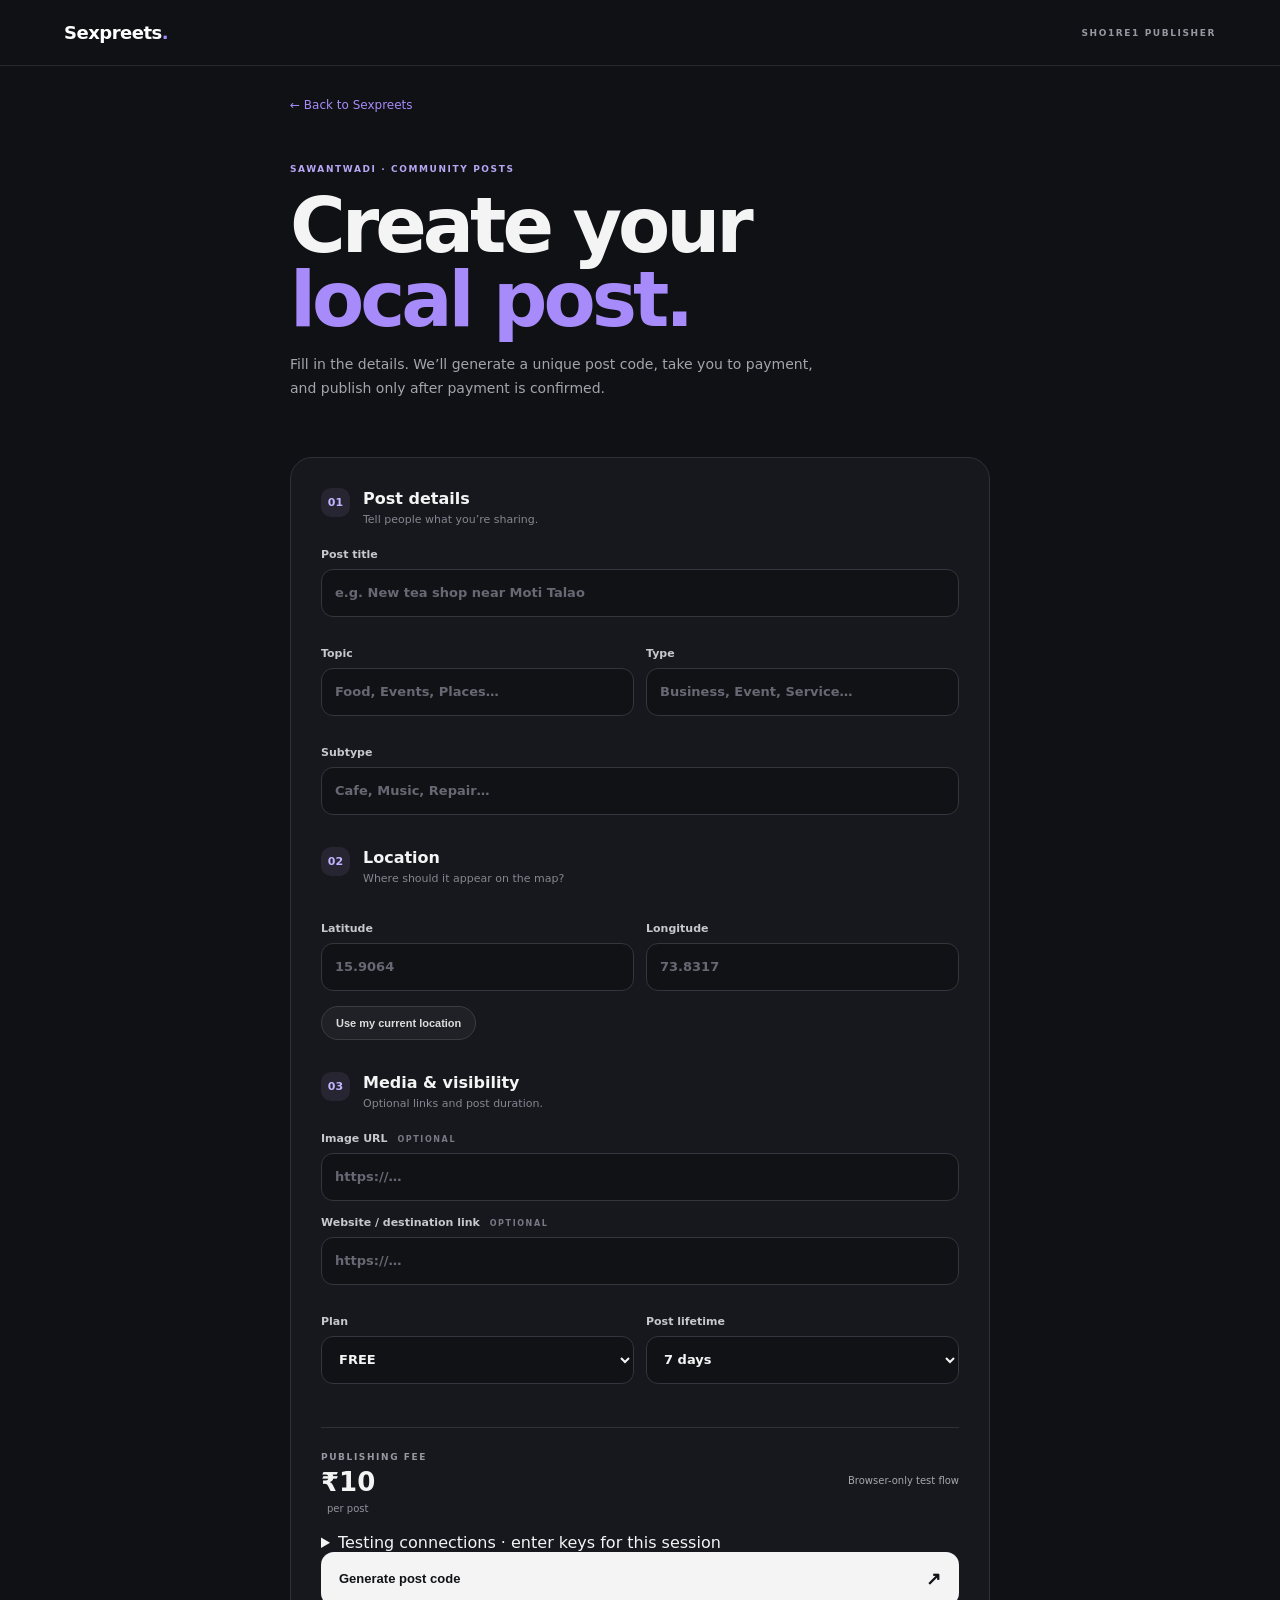
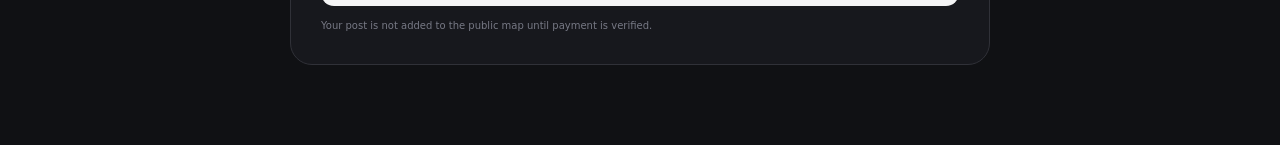
==== post.html @ 52674d61 "Switch post form to browser-only credentials" ====
<!doctype html>
<html lang="en">
<head>
  <meta charset="utf-8">
  <meta name="viewport" content="width=device-width, initial-scale=1, viewport-fit=cover">
  <meta name="theme-color" content="#101114">
  <title>Create a Sho1re1 post · Sexpreets</title>
  <link rel="stylesheet" href="post.css">
</head>
<body>
  <header class="topbar"><a class="brand" href="./">Sexpreets<span>.</span></a><span class="top-note">SHO1RE1 PUBLISHER</span></header>
  <main class="shell">
    <a class="back" href="./">← Back to Sexpreets</a>
    <section class="hero">
      <p class="eyebrow">SAWANTWADI · COMMUNITY POSTS</p>
      <h1>Create your<br><span>local post.</span></h1>
      <p class="sub">Fill in the details. We’ll generate a unique post code, take you to payment, and publish only after payment is confirmed.</p>
    </section>
    <form id="post-form" class="form-card">
      <div class="section-title"><span>01</span><div><h2>Post details</h2><p>Tell people what you’re sharing.</p></div></div>
      <label>Post title<input name="title" maxlength="100" placeholder="e.g. New tea shop near Moti Talao" required></label>
      <div class="two-col">
        <label>Topic<input name="topic" maxlength="60" placeholder="Food, Events, Places…" required></label>
        <label>Type<input name="type" maxlength="60" placeholder="Business, Event, Service…" required></label>
      </div>
      <label>Subtype<input name="subtype" maxlength="60" placeholder="Cafe, Music, Repair…" required></label>
      <div class="section-title second"><span>02</span><div><h2>Location</h2><p>Where should it appear on the map?</p></div></div>
      <div class="two-col coordinates">
        <label>Latitude<input name="lat" type="number" step="any" inputmode="decimal" placeholder="15.9064" required></label>
        <label>Longitude<input name="lng" type="number" step="any" inputmode="decimal" placeholder="73.8317" required></label>
      </div>
      <button type="button" id="locate" class="quiet-button">Use my current location</button>
      <div class="section-title second"><span>03</span><div><h2>Media & visibility</h2><p>Optional links and post duration.</p></div></div>
      <label>Image URL <span class="optional">OPTIONAL</span><input name="image" type="url" placeholder="https://…"></label>
      <label>Website / destination link <span class="optional">OPTIONAL</span><input name="link" type="url" placeholder="https://…"></label>
      <div class="two-col">
        <label>Plan<select name="plan"><option value="FREE">FREE</option><option value="PRO">PRO</option><option value="PREMIUM">PREMIUM</option></select></label>
        <label>Post lifetime<select name="plan2"><option value="7D">7 days</option><option value="14D">14 days</option><option value="30D">30 days</option></select></label>
      </div>
      <div class="price-row"><div><span class="price-label">PUBLISHING FEE</span><strong>₹10</strong><small>per post</small></div><span class="secure-note">Browser-only test flow</span></div>
      <details class="credentials">
        <summary>Testing connections · enter keys for this session</summary>
        <p>These are used only in this browser tab and are not saved by this page.</p>
        <label>FamGateway API key<input id="fam-key" type="password" autocomplete="off" placeholder="Paste FamGateway API key" required></label>
        <label>GitHub personal access token<input id="github-token" type="password" autocomplete="off" placeholder="Token with repo / Actions permission" required></label>
      </details>
      <button class="submit-button" id="submit-button" type="submit">Generate post code <span>↗</span></button>
      <p class="fine-print">Your post is not added to the public map until payment is verified.</p>
    </form>
    <section id="payment-panel" class="payment-panel" hidden aria-live="polite">
      <div class="section-title"><span>04</span><div><h2>Post code generated</h2><p>Keep this code for your reference.</p></div></div>
      <div class="code-box"><span id="post-code">SHO-XXXXXXXXXX</span><button id="copy-code" type="button">Copy</button></div>
      <p id="payment-message" class="payment-message">Your post is waiting for payment.</p>
      <img id="qr-image" class="qr-image" alt="Payment QR code" hidden>
      <a id="checkout-button" class="submit-button checkout-button" href="#" target="_blank" rel="noopener" hidden>Open secure payment <span>↗</span></a>
      <button id="test-pay-button" class="submit-button test-button" type="button" hidden>Simulate ₹10 test payment</button>
      <p id="publish-status" class="fine-print"></p>
    </section>
  </main>
  <script src="post.js" defer></script>
</body>
</html>
---- post.css ----
*{box-sizing:border-box}html{color-scheme:dark}body{margin:0;background:#101114;color:#f4f4f5;font-family:Inter,ui-sans-serif,system-ui,-apple-system,BlinkMacSystemFont,"Segoe UI",sans-serif;min-height:100vh}.topbar{height:66px;padding:0 clamp(18px,5vw,70px);display:flex;align-items:center;justify-content:space-between;border-bottom:1px solid #292a30}.brand{font-size:18px;font-weight:800;letter-spacing:-.5px;color:#fff;text-decoration:none}.brand span{color:#a78bfa}.top-note,.eyebrow,.price-label,.optional{font-size:9px;letter-spacing:1.6px;color:#9697a1;font-weight:800}.shell{width:min(700px,90vw);margin:0 auto;padding:28px 0 80px}.back{color:#a78bfa;text-decoration:none;font-size:12px}.hero{padding:42px 0 28px}.eyebrow{color:#b6a6f4}.hero h1{font-size:clamp(44px,10vw,76px);line-height:.98;letter-spacing:-4px;margin:15px 0}.hero h1 span{color:#a78bfa}.sub{max-width:540px;color:#a4a4ad;line-height:1.7;font-size:14px}.form-card,.payment-panel{border:1px solid #303138;background:#17181d;border-radius:22px;padding:clamp(18px,4vw,30px);margin-top:14px}.section-title{display:flex;gap:13px;align-items:flex-start;margin-bottom:22px}.section-title>span{width:29px;height:29px;display:grid;place-items:center;border-radius:10px;background:#282532;color:#c2b5ff;font-size:11px;font-weight:800}.section-title h2{font-size:16px;margin:1px 0 5px}.section-title p{font-size:11px;color:#858691;margin:0}label{display:block;font-size:11px;color:#c7c7ce;font-weight:700;margin:15px 0}.section-title.second{margin-top:32px}input,select{display:block;width:100%;margin-top:8px;height:48px;padding:0 13px;border:1px solid #34353e;border-radius:12px;background:#111216;color:#f4f4f5;font:inherit;font-size:13px;outline:none}input:focus,select:focus{border-color:#a78bfa;box-shadow:0 0 0 3px #a78bfa20}input::placeholder{color:#666873}.two-col{display:grid;grid-template-columns:1fr 1fr;gap:12px}.optional{font-size:8px;margin-left:6px;color:#777985}.quiet-button{border:1px solid #3a3b44;background:#202127;color:#ddd;border-radius:999px;padding:10px 14px;font-size:11px;font-weight:700;cursor:pointer}.price-row{margin-top:28px;padding:17px 0;border-top:1px solid #303138;display:flex;align-items:center;justify-content:space-between}.price-row strong{display:block;font-size:26px;margin-top:3px}.price-row small{font-size:10px;color:#92939d;margin-left:6px}.secure-note{font-size:10px;color:#a6a6af}.submit-button{display:flex;align-items:center;justify-content:space-between;width:100%;border:0;border-radius:13px;background:#f4f4f5;color:#111216;padding:16px 18px;font-size:13px;font-weight:850;text-decoration:none;cursor:pointer}.submit-button span{font-size:18px}.submit-button:disabled{opacity:.5;cursor:wait}.fine-print{font-size:10px;line-height:1.6;color:#777985;margin:12px 0 0}.payment-panel{margin-top:18px}.code-box{display:flex;align-items:center;justify-content:space-between;padding:15px;background:#101114;border:1px dashed #55515f;border-radius:12px;gap:12px}.code-box span{font-size:15px;font-weight:850;letter-spacing:1px}.code-box button{border:0;background:#2c2a35;color:#ddd;border-radius:8px;padding:9px 12px;font-size:10px;font-weight:800}.payment-message{color:#c8c8d0;font-size:12px;line-height:1.6;margin:16px 0}.qr-image{width:190px;height:190px;object-fit:contain;background:#fff;border-radius:12px;padding:8px;margin:0 auto 16px}.checkout-button{margin-top:10px}.test-button{margin-top:10px;background:#a78bfa;color:#17131f}.payment-panel[hidden],[hidden]{display:none!important}@media(max-width:520px){.two-col{grid-template-columns:1fr;gap:0}.hero{padding-top:34px}.hero h1{letter-spacing:-2.5px}.price-row{align-items:flex-end}.secure-note{max-width:120px;text-align:right;line-height:1.5}}
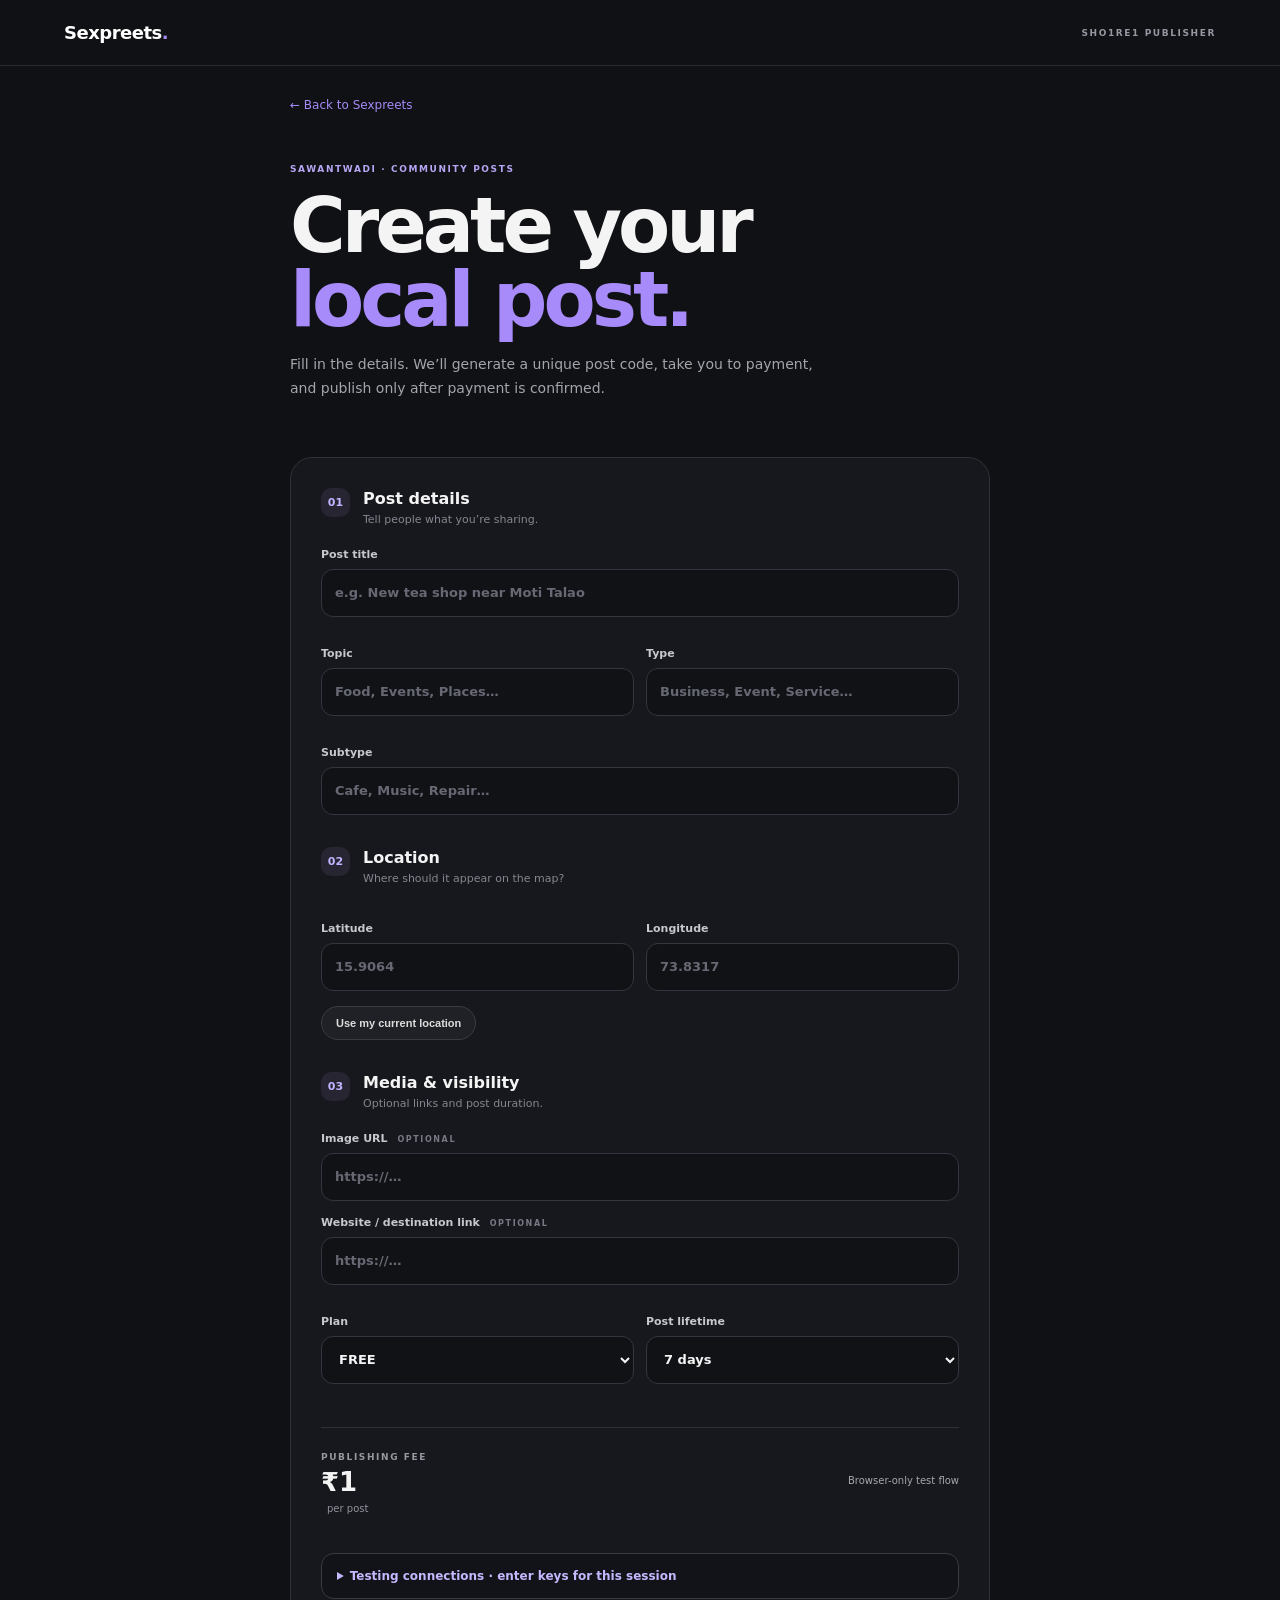
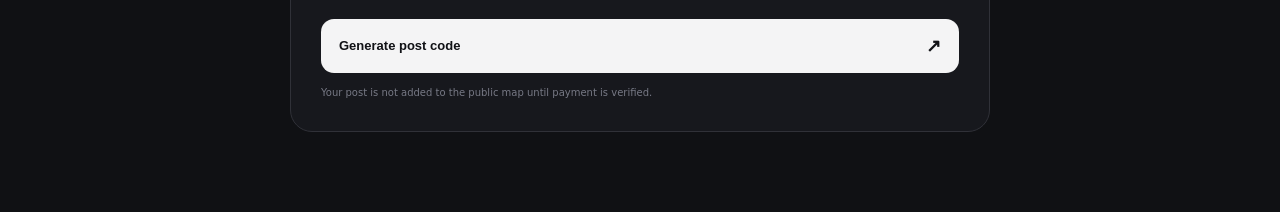
==== commit 097708d8: "Display ₹1 publishing fee" ====
--- a/post.html
+++ b/post.html
@@ -37,7 +37,7 @@
         <label>Plan<select name="plan"><option value="FREE">FREE</option><option value="PRO">PRO</option><option value="PREMIUM">PREMIUM</option></select></label>
         <label>Post lifetime<select name="plan2"><option value="7D">7 days</option><option value="14D">14 days</option><option value="30D">30 days</option></select></label>
       </div>
-      <div class="price-row"><div><span class="price-label">PUBLISHING FEE</span><strong>₹10</strong><small>per post</small></div><span class="secure-note">Browser-only test flow</span></div>
+      <div class="price-row"><div><span class="price-label">PUBLISHING FEE</span><strong>₹1</strong><small>per post</small></div><span class="secure-note">Browser-only test flow</span></div>
       <details class="credentials">
         <summary>Testing connections · enter keys for this session</summary>
         <p>These are used only in this browser tab and are not saved by this page.</p>
@@ -53,7 +53,7 @@
       <p id="payment-message" class="payment-message">Your post is waiting for payment.</p>
       <img id="qr-image" class="qr-image" alt="Payment QR code" hidden>
       <a id="checkout-button" class="submit-button checkout-button" href="#" target="_blank" rel="noopener" hidden>Open secure payment <span>↗</span></a>
-      <button id="test-pay-button" class="submit-button test-button" type="button" hidden>Simulate ₹10 test payment</button>
+      <button id="test-pay-button" class="submit-button test-button" type="button" hidden>Simulate ₹1 test payment</button>
       <p id="publish-status" class="fine-print"></p>
     </section>
   </main>
--- a/post.css
+++ b/post.css
@@ -1 +1,2 @@
-*{box-sizing:border-box}html{color-scheme:dark}body{margin:0;background:#101114;color:#f4f4f5;font-family:Inter,ui-sans-serif,system-ui,-apple-system,BlinkMacSystemFont,"Segoe UI",sans-serif;min-height:100vh}.topbar{height:66px;padding:0 clamp(18px,5vw,70px);display:flex;align-items:center;justify-content:space-between;border-bottom:1px solid #292a30}.brand{font-size:18px;font-weight:800;letter-spacing:-.5px;color:#fff;text-decoration:none}.brand span{color:#a78bfa}.top-note,.eyebrow,.price-label,.optional{font-size:9px;letter-spacing:1.6px;color:#9697a1;font-weight:800}.shell{width:min(700px,90vw);margin:0 auto;padding:28px 0 80px}.back{color:#a78bfa;text-decoration:none;font-size:12px}.hero{padding:42px 0 28px}.eyebrow{color:#b6a6f4}.hero h1{font-size:clamp(44px,10vw,76px);line-height:.98;letter-spacing:-4px;margin:15px 0}.hero h1 span{color:#a78bfa}.sub{max-width:540px;color:#a4a4ad;line-height:1.7;font-size:14px}.form-card,.payment-panel{border:1px solid #303138;background:#17181d;border-radius:22px;padding:clamp(18px,4vw,30px);margin-top:14px}.section-title{display:flex;gap:13px;align-items:flex-start;margin-bottom:22px}.section-title>span{width:29px;height:29px;display:grid;place-items:center;border-radius:10px;background:#282532;color:#c2b5ff;font-size:11px;font-weight:800}.section-title h2{font-size:16px;margin:1px 0 5px}.section-title p{font-size:11px;color:#858691;margin:0}label{display:block;font-size:11px;color:#c7c7ce;font-weight:700;margin:15px 0}.section-title.second{margin-top:32px}input,select{display:block;width:100%;margin-top:8px;height:48px;padding:0 13px;border:1px solid #34353e;border-radius:12px;background:#111216;color:#f4f4f5;font:inherit;font-size:13px;outline:none}input:focus,select:focus{border-color:#a78bfa;box-shadow:0 0 0 3px #a78bfa20}input::placeholder{color:#666873}.two-col{display:grid;grid-template-columns:1fr 1fr;gap:12px}.optional{font-size:8px;margin-left:6px;color:#777985}.quiet-button{border:1px solid #3a3b44;background:#202127;color:#ddd;border-radius:999px;padding:10px 14px;font-size:11px;font-weight:700;cursor:pointer}.price-row{margin-top:28px;padding:17px 0;border-top:1px solid #303138;display:flex;align-items:center;justify-content:space-between}.price-row strong{display:block;font-size:26px;margin-top:3px}.price-row small{font-size:10px;color:#92939d;margin-left:6px}.secure-note{font-size:10px;color:#a6a6af}.submit-button{display:flex;align-items:center;justify-content:space-between;width:100%;border:0;border-radius:13px;background:#f4f4f5;color:#111216;padding:16px 18px;font-size:13px;font-weight:850;text-decoration:none;cursor:pointer}.submit-button span{font-size:18px}.submit-button:disabled{opacity:.5;cursor:wait}.fine-print{font-size:10px;line-height:1.6;color:#777985;margin:12px 0 0}.payment-panel{margin-top:18px}.code-box{display:flex;align-items:center;justify-content:space-between;padding:15px;background:#101114;border:1px dashed #55515f;border-radius:12px;gap:12px}.code-box span{font-size:15px;font-weight:850;letter-spacing:1px}.code-box button{border:0;background:#2c2a35;color:#ddd;border-radius:8px;padding:9px 12px;font-size:10px;font-weight:800}.payment-message{color:#c8c8d0;font-size:12px;line-height:1.6;margin:16px 0}.qr-image{width:190px;height:190px;object-fit:contain;background:#fff;border-radius:12px;padding:8px;margin:0 auto 16px}.checkout-button{margin-top:10px}.test-button{margin-top:10px;background:#a78bfa;color:#17131f}.payment-panel[hidden],[hidden]{display:none!important}@media(max-width:520px){.two-col{grid-template-columns:1fr;gap:0}.hero{padding-top:34px}.hero h1{letter-spacing:-2.5px}.price-row{align-items:flex-end}.secure-note{max-width:120px;text-align:right;line-height:1.5}}+*{box-sizing:border-box}html{color-scheme:dark}body{margin:0;background:#101114;color:#f4f4f5;font-family:Inter,ui-sans-serif,system-ui,-apple-system,BlinkMacSystemFont,"Segoe UI",sans-serif;min-height:100vh}.topbar{height:66px;padding:0 clamp(18px,5vw,70px);display:flex;align-items:center;justify-content:space-between;border-bottom:1px solid #292a30}.brand{font-size:18px;font-weight:800;letter-spacing:-.5px;color:#fff;text-decoration:none}.brand span{color:#a78bfa}.top-note,.eyebrow,.price-label,.optional{font-size:9px;letter-spacing:1.6px;color:#9697a1;font-weight:800}.shell{width:min(700px,90vw);margin:0 auto;padding:28px 0 80px}.back{color:#a78bfa;text-decoration:none;font-size:12px}.hero{padding:42px 0 28px}.eyebrow{color:#b6a6f4}.hero h1{font-size:clamp(44px,10vw,76px);line-height:.98;letter-spacing:-4px;margin:15px 0}.hero h1 span{color:#a78bfa}.sub{max-width:540px;color:#a4a4ad;line-height:1.7;font-size:14px}.form-card,.payment-panel{border:1px solid #303138;background:#17181d;border-radius:22px;padding:clamp(18px,4vw,30px);margin-top:14px}.section-title{display:flex;gap:13px;align-items:flex-start;margin-bottom:22px}.section-title>span{width:29px;height:29px;display:grid;place-items:center;border-radius:10px;background:#282532;color:#c2b5ff;font-size:11px;font-weight:800}.section-title h2{font-size:16px;margin:1px 0 5px}.section-title p{font-size:11px;color:#858691;margin:0}label{display:block;font-size:11px;color:#c7c7ce;font-weight:700;margin:15px 0}.section-title.second{margin-top:32px}input,select{display:block;width:100%;margin-top:8px;height:48px;padding:0 13px;border:1px solid #34353e;border-radius:12px;background:#111216;color:#f4f4f5;font:inherit;font-size:13px;outline:none}input:focus,select:focus{border-color:#a78bfa;box-shadow:0 0 0 3px #a78bfa20}input::placeholder{color:#666873}.two-col{display:grid;grid-template-columns:1fr 1fr;gap:12px}.optional{font-size:8px;margin-left:6px;color:#777985}.quiet-button{border:1px solid #3a3b44;background:#202127;color:#ddd;border-radius:999px;padding:10px 14px;font-size:11px;font-weight:700;cursor:pointer}.price-row{margin-top:28px;padding:17px 0;border-top:1px solid #303138;display:flex;align-items:center;justify-content:space-between}.price-row strong{display:block;font-size:26px;margin-top:3px}.price-row small{font-size:10px;color:#92939d;margin-left:6px}.secure-note{font-size:10px;color:#a6a6af}.submit-button{display:flex;align-items:center;justify-content:space-between;width:100%;border:0;border-radius:13px;background:#f4f4f5;color:#111216;padding:16px 18px;font-size:13px;font-weight:850;text-decoration:none;cursor:pointer}.submit-button span{font-size:18px}.submit-button:disabled{opacity:.5;cursor:wait}.fine-print{font-size:10px;line-height:1.6;color:#777985;margin:12px 0 0}.payment-panel{margin-top:18px}.code-box{display:flex;align-items:center;justify-content:space-between;padding:15px;background:#101114;border:1px dashed #55515f;border-radius:12px;gap:12px}.code-box span{font-size:15px;font-weight:850;letter-spacing:1px}.code-box button{border:0;background:#2c2a35;color:#ddd;border-radius:8px;padding:9px 12px;font-size:10px;font-weight:800}.payment-message{color:#c8c8d0;font-size:12px;line-height:1.6;margin:16px 0}.qr-image{width:190px;height:190px;object-fit:contain;background:#fff;border-radius:12px;padding:8px;margin:0 auto 16px}.checkout-button{margin-top:10px}.test-button{margin-top:10px;background:#a78bfa;color:#17131f}.payment-panel[hidden],[hidden]{display:none!important}@media(max-width:520px){.two-col{grid-template-columns:1fr;gap:0}.hero{padding-top:34px}.hero h1{letter-spacing:-2.5px}.price-row{align-items:flex-end}.secure-note{max-width:120px;text-align:right;line-height:1.5}}
+.credentials{margin:20px 0;padding:15px;border:1px solid #393943;border-radius:13px;background:#121318}.credentials summary{cursor:pointer;font-size:12px;font-weight:800;color:#c5b8ff}.credentials p{font-size:10px;line-height:1.5;color:#888995}.credentials label{margin-top:12px}
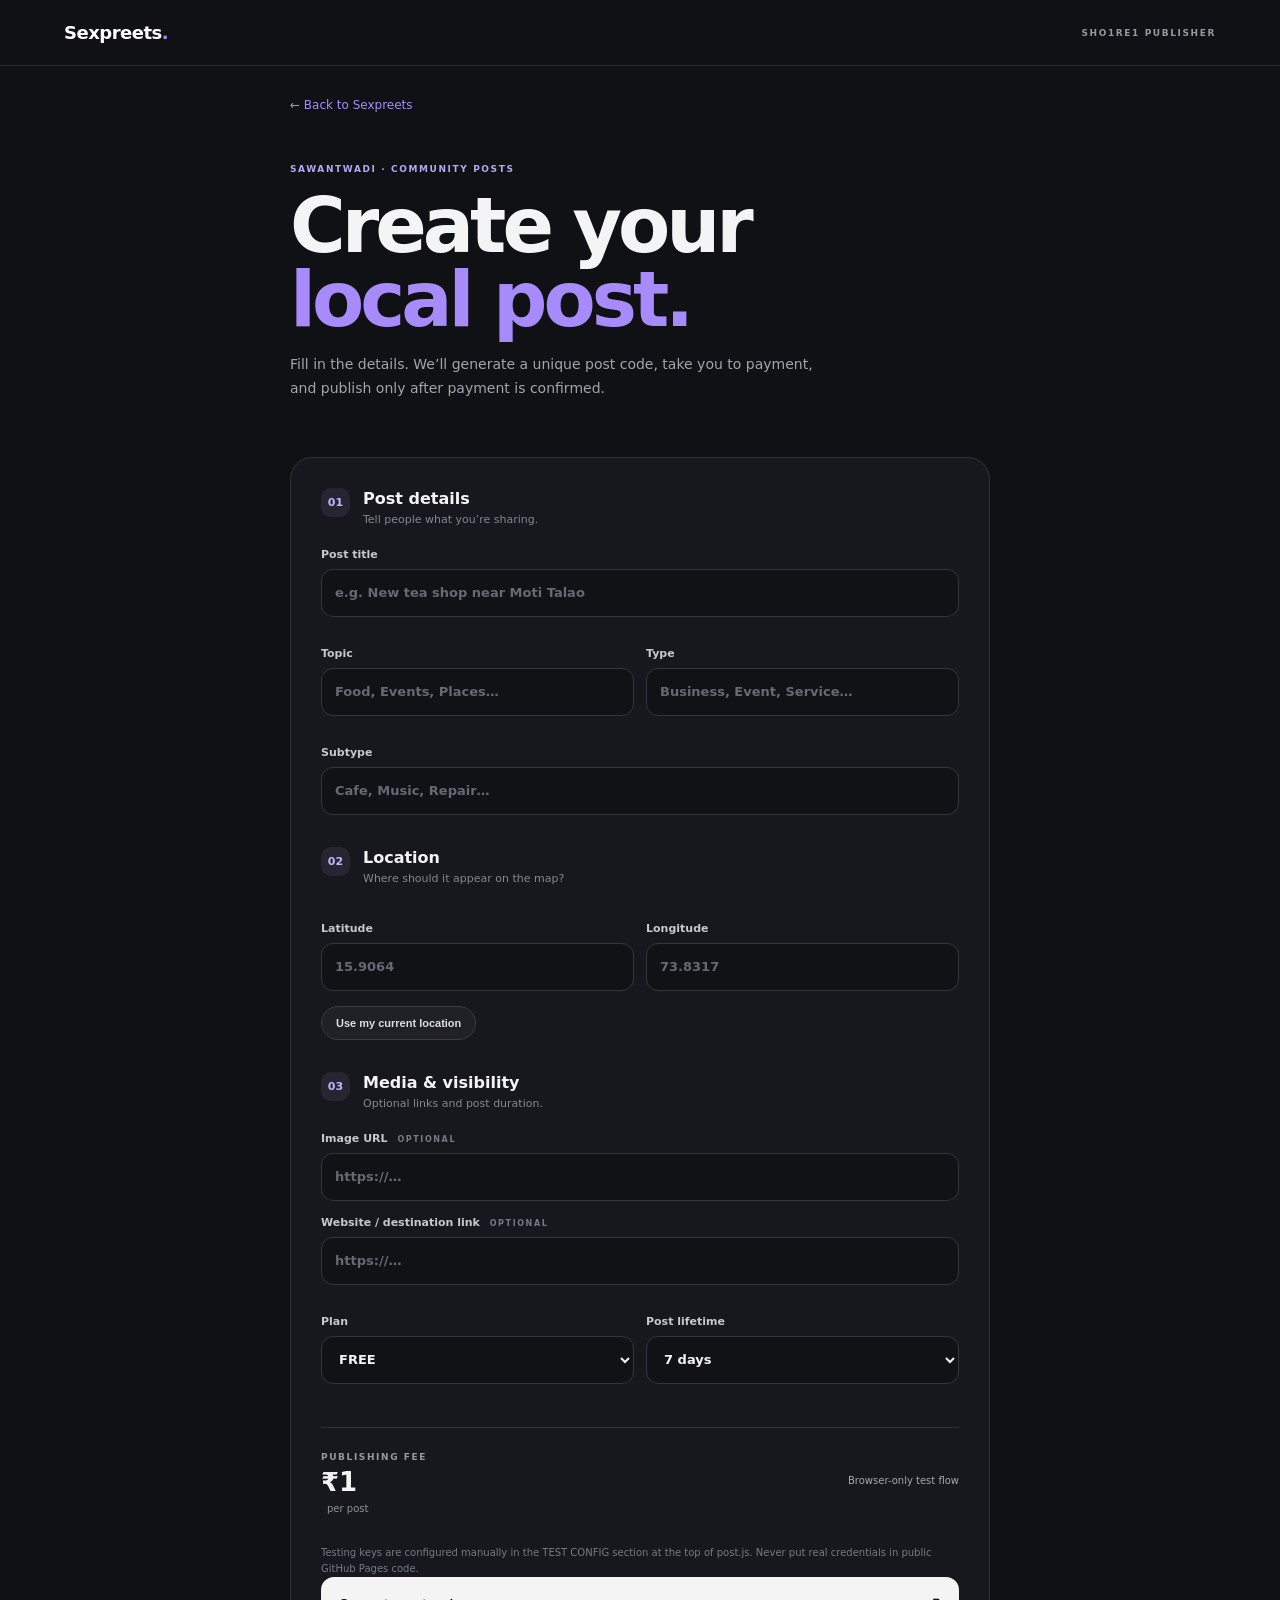
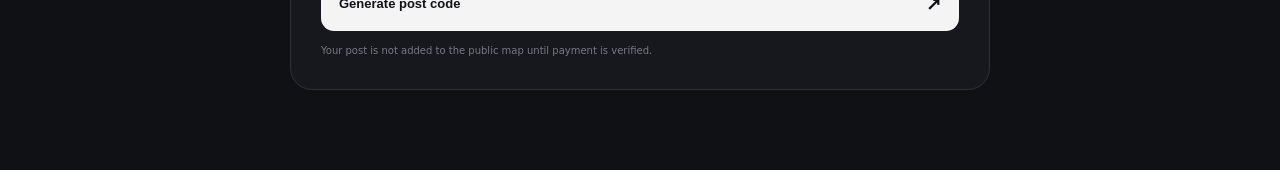
==== commit d8f56c34: "Remove payment credential entry fields" ====
--- a/post.html
+++ b/post.html
@@ -38,12 +38,7 @@
         <label>Post lifetime<select name="plan2"><option value="7D">7 days</option><option value="14D">14 days</option><option value="30D">30 days</option></select></label>
       </div>
       <div class="price-row"><div><span class="price-label">PUBLISHING FEE</span><strong>₹1</strong><small>per post</small></div><span class="secure-note">Browser-only test flow</span></div>
-      <details class="credentials">
-        <summary>Testing connections · enter keys for this session</summary>
-        <p>These are used only in this browser tab and are not saved by this page.</p>
-        <label>FamGateway API key<input id="fam-key" type="password" autocomplete="off" placeholder="Paste FamGateway API key" required></label>
-        <label>GitHub personal access token<input id="github-token" type="password" autocomplete="off" placeholder="Token with repo / Actions permission" required></label>
-      </details>
+      <p class="fine-print">Testing keys are configured manually in the TEST CONFIG section at the top of post.js. Never put real credentials in public GitHub Pages code.</p>
       <button class="submit-button" id="submit-button" type="submit">Generate post code <span>↗</span></button>
       <p class="fine-print">Your post is not added to the public map until payment is verified.</p>
     </form>
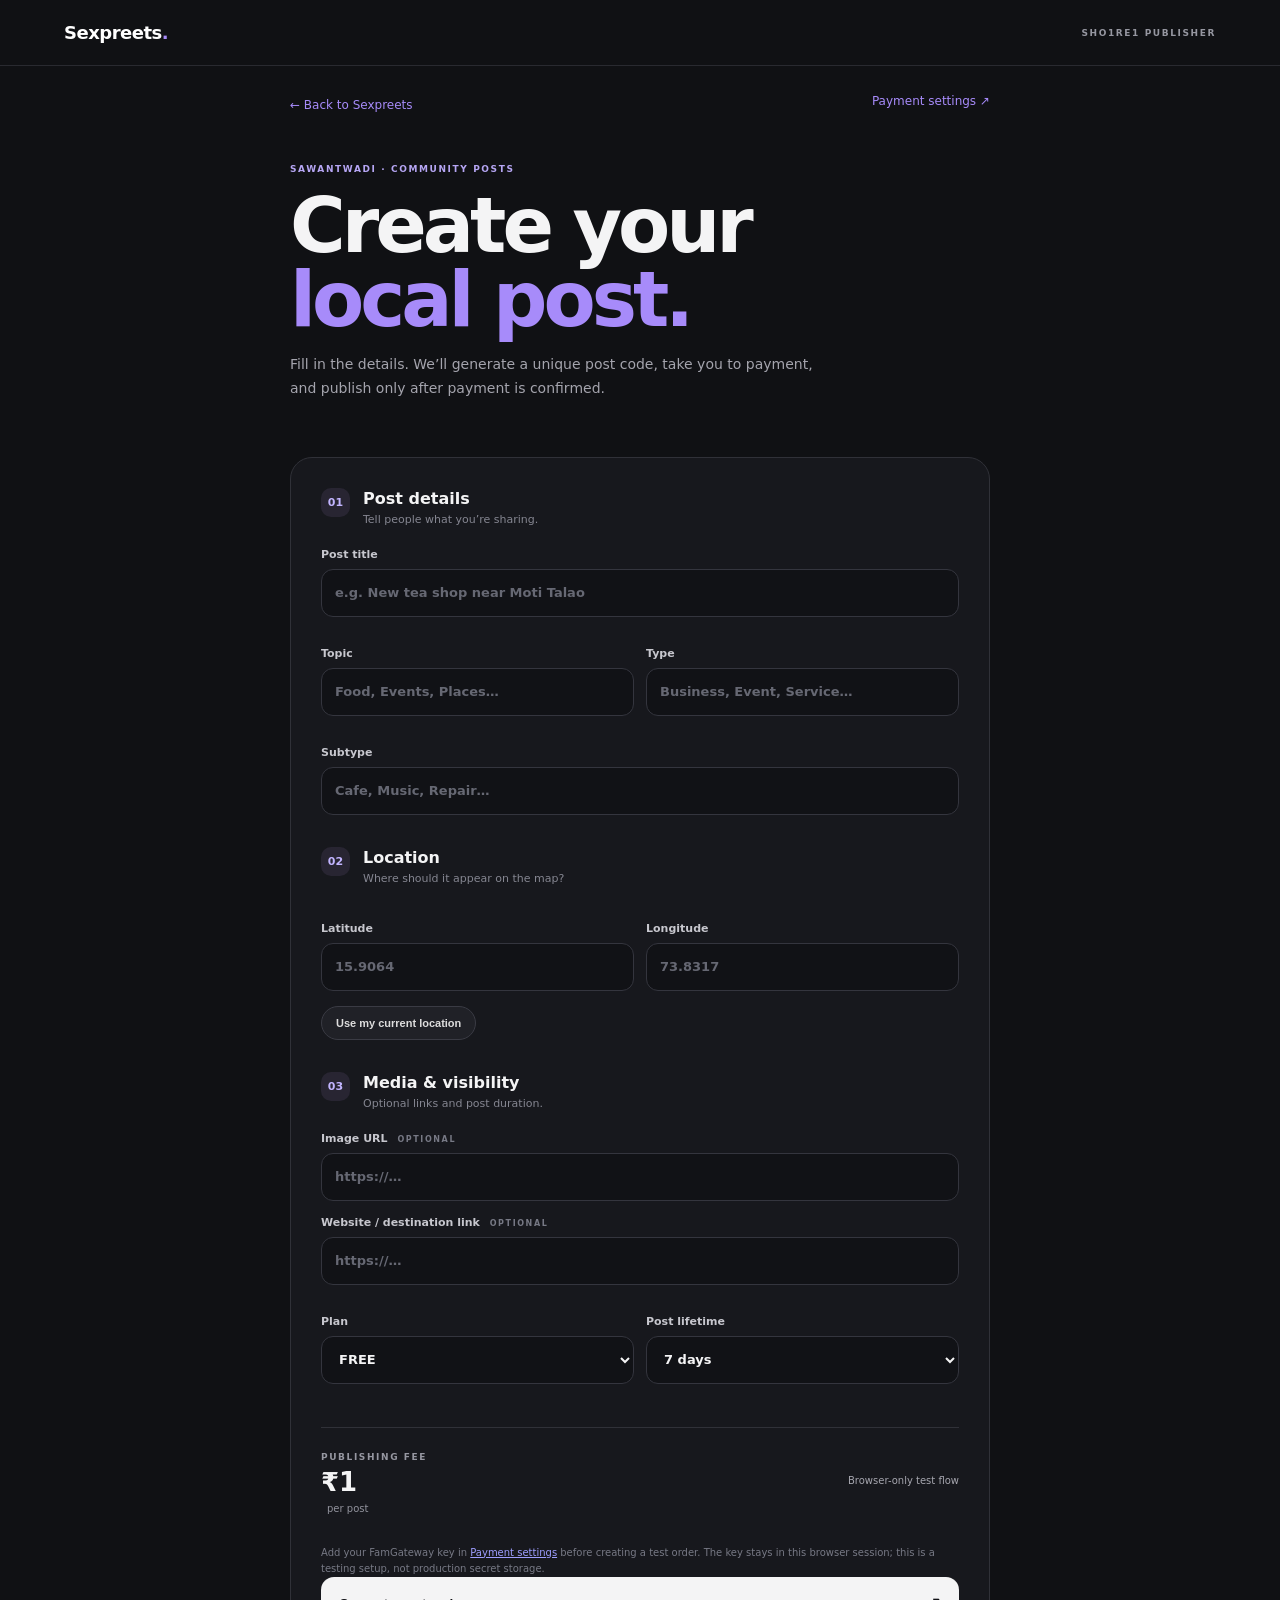
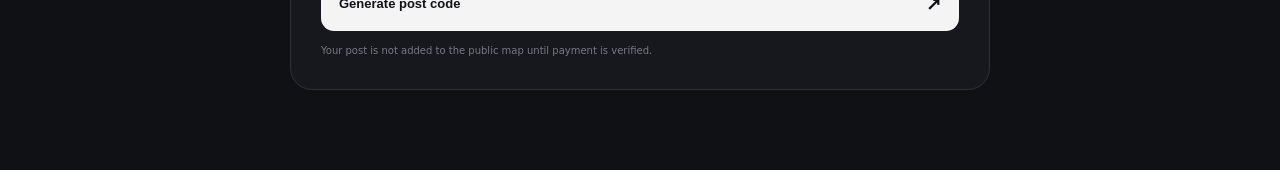
==== commit f849caa4: "Link private payment settings from post form" ====
--- a/post.html
+++ b/post.html
@@ -10,7 +10,7 @@
 <body>
   <header class="topbar"><a class="brand" href="./">Sexpreets<span>.</span></a><span class="top-note">SHO1RE1 PUBLISHER</span></header>
   <main class="shell">
-    <a class="back" href="./">← Back to Sexpreets</a>
+    <a class="back" href="./">← Back to Sexpreets</a> <a class="back" href="settings.html" style="float:right">Payment settings ↗</a>
     <section class="hero">
       <p class="eyebrow">SAWANTWADI · COMMUNITY POSTS</p>
       <h1>Create your<br><span>local post.</span></h1>
@@ -38,7 +38,7 @@
         <label>Post lifetime<select name="plan2"><option value="7D">7 days</option><option value="14D">14 days</option><option value="30D">30 days</option></select></label>
       </div>
       <div class="price-row"><div><span class="price-label">PUBLISHING FEE</span><strong>₹1</strong><small>per post</small></div><span class="secure-note">Browser-only test flow</span></div>
-      <p class="fine-print">Testing keys are configured manually in the TEST CONFIG section at the top of post.js. Never put real credentials in public GitHub Pages code.</p>
+      <p class="fine-print">Add your FamGateway key in <a href="settings.html">Payment settings</a> before creating a test order. The key stays in this browser session; this is a testing setup, not production secret storage.</p>
       <button class="submit-button" id="submit-button" type="submit">Generate post code <span>↗</span></button>
       <p class="fine-print">Your post is not added to the public map until payment is verified.</p>
     </form>
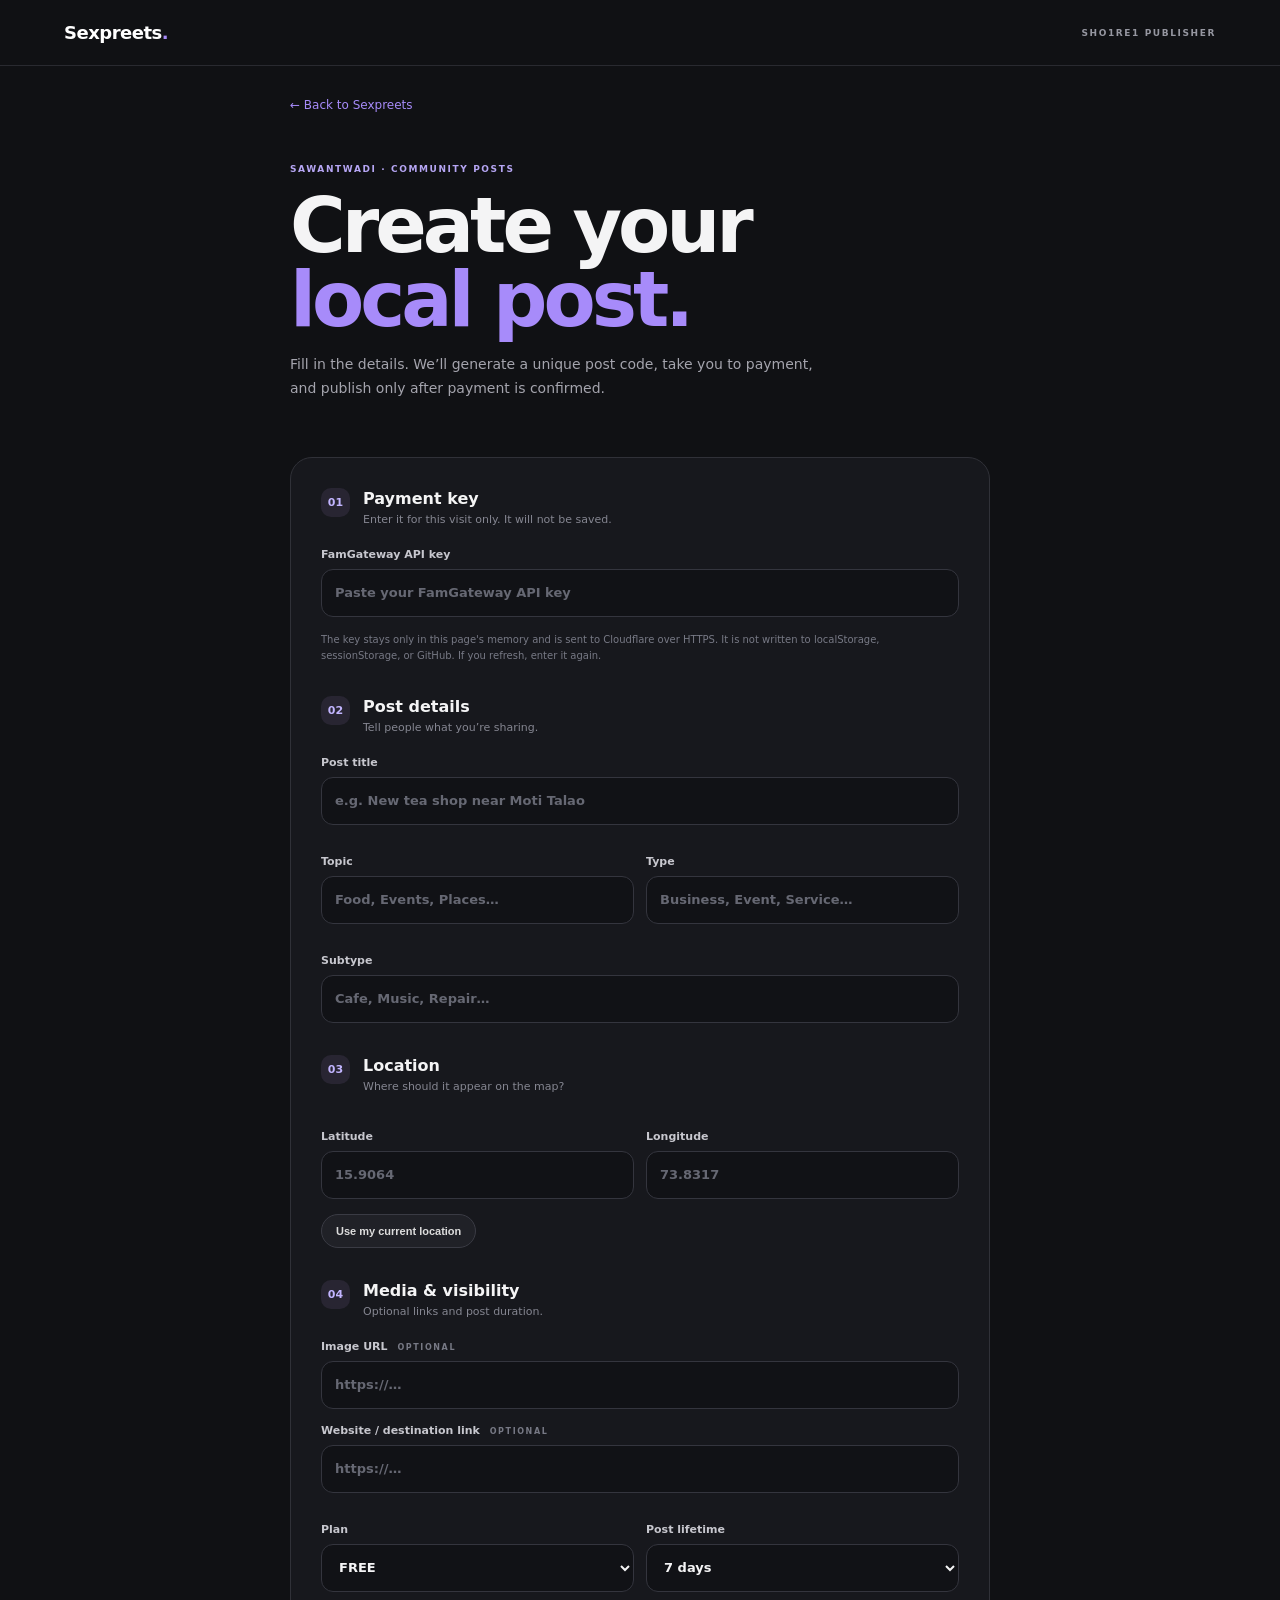
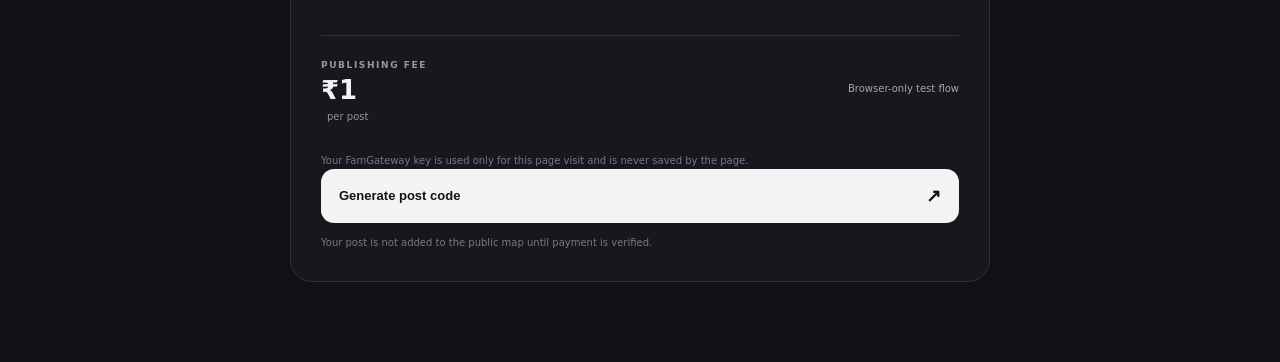
==== commit ff815092: "Add unsaved one-time FamGateway key field to post form" ====
--- a/post.html
+++ b/post.html
@@ -10,27 +10,30 @@
 <body>
   <header class="topbar"><a class="brand" href="./">Sexpreets<span>.</span></a><span class="top-note">SHO1RE1 PUBLISHER</span></header>
   <main class="shell">
-    <a class="back" href="./">← Back to Sexpreets</a> <a class="back" href="settings.html" style="float:right">Payment settings ↗</a>
+    <a class="back" href="./">← Back to Sexpreets</a>
     <section class="hero">
       <p class="eyebrow">SAWANTWADI · COMMUNITY POSTS</p>
       <h1>Create your<br><span>local post.</span></h1>
       <p class="sub">Fill in the details. We’ll generate a unique post code, take you to payment, and publish only after payment is confirmed.</p>
     </section>
     <form id="post-form" class="form-card">
-      <div class="section-title"><span>01</span><div><h2>Post details</h2><p>Tell people what you’re sharing.</p></div></div>
+      <div class="section-title"><span>01</span><div><h2>Payment key</h2><p>Enter it for this visit only. It will not be saved.</p></div></div>
+      <label>FamGateway API key<input id="famgateway-key" type="password" autocomplete="off" autocapitalize="none" spellcheck="false" placeholder="Paste your FamGateway API key" required></label>
+      <p class="fine-print">The key stays only in this page's memory and is sent to Cloudflare over HTTPS. It is not written to localStorage, sessionStorage, or GitHub. If you refresh, enter it again.</p>
+      <div class="section-title second"><span>02</span><div><h2>Post details</h2><p>Tell people what you’re sharing.</p></div></div>
       <label>Post title<input name="title" maxlength="100" placeholder="e.g. New tea shop near Moti Talao" required></label>
       <div class="two-col">
         <label>Topic<input name="topic" maxlength="60" placeholder="Food, Events, Places…" required></label>
         <label>Type<input name="type" maxlength="60" placeholder="Business, Event, Service…" required></label>
       </div>
       <label>Subtype<input name="subtype" maxlength="60" placeholder="Cafe, Music, Repair…" required></label>
-      <div class="section-title second"><span>02</span><div><h2>Location</h2><p>Where should it appear on the map?</p></div></div>
+      <div class="section-title second"><span>03</span><div><h2>Location</h2><p>Where should it appear on the map?</p></div></div>
       <div class="two-col coordinates">
         <label>Latitude<input name="lat" type="number" step="any" inputmode="decimal" placeholder="15.9064" required></label>
         <label>Longitude<input name="lng" type="number" step="any" inputmode="decimal" placeholder="73.8317" required></label>
       </div>
       <button type="button" id="locate" class="quiet-button">Use my current location</button>
-      <div class="section-title second"><span>03</span><div><h2>Media & visibility</h2><p>Optional links and post duration.</p></div></div>
+      <div class="section-title second"><span>04</span><div><h2>Media & visibility</h2><p>Optional links and post duration.</p></div></div>
       <label>Image URL <span class="optional">OPTIONAL</span><input name="image" type="url" placeholder="https://…"></label>
       <label>Website / destination link <span class="optional">OPTIONAL</span><input name="link" type="url" placeholder="https://…"></label>
       <div class="two-col">
@@ -38,12 +41,12 @@
         <label>Post lifetime<select name="plan2"><option value="7D">7 days</option><option value="14D">14 days</option><option value="30D">30 days</option></select></label>
       </div>
       <div class="price-row"><div><span class="price-label">PUBLISHING FEE</span><strong>₹1</strong><small>per post</small></div><span class="secure-note">Browser-only test flow</span></div>
-      <p class="fine-print">Add your FamGateway key in <a href="settings.html">Payment settings</a> before creating a test order. The key stays in this browser session; this is a testing setup, not production secret storage.</p>
+      <p class="fine-print">Your FamGateway key is used only for this page visit and is never saved by the page.</p>
       <button class="submit-button" id="submit-button" type="submit">Generate post code <span>↗</span></button>
       <p class="fine-print">Your post is not added to the public map until payment is verified.</p>
     </form>
     <section id="payment-panel" class="payment-panel" hidden aria-live="polite">
-      <div class="section-title"><span>04</span><div><h2>Post code generated</h2><p>Keep this code for your reference.</p></div></div>
+      <div class="section-title"><span>05</span><div><h2>Post code generated</h2><p>Keep this code for your reference.</p></div></div>
       <div class="code-box"><span id="post-code">SHO-XXXXXXXXXX</span><button id="copy-code" type="button">Copy</button></div>
       <p id="payment-message" class="payment-message">Your post is waiting for payment.</p>
       <img id="qr-image" class="qr-image" alt="Payment QR code" hidden>
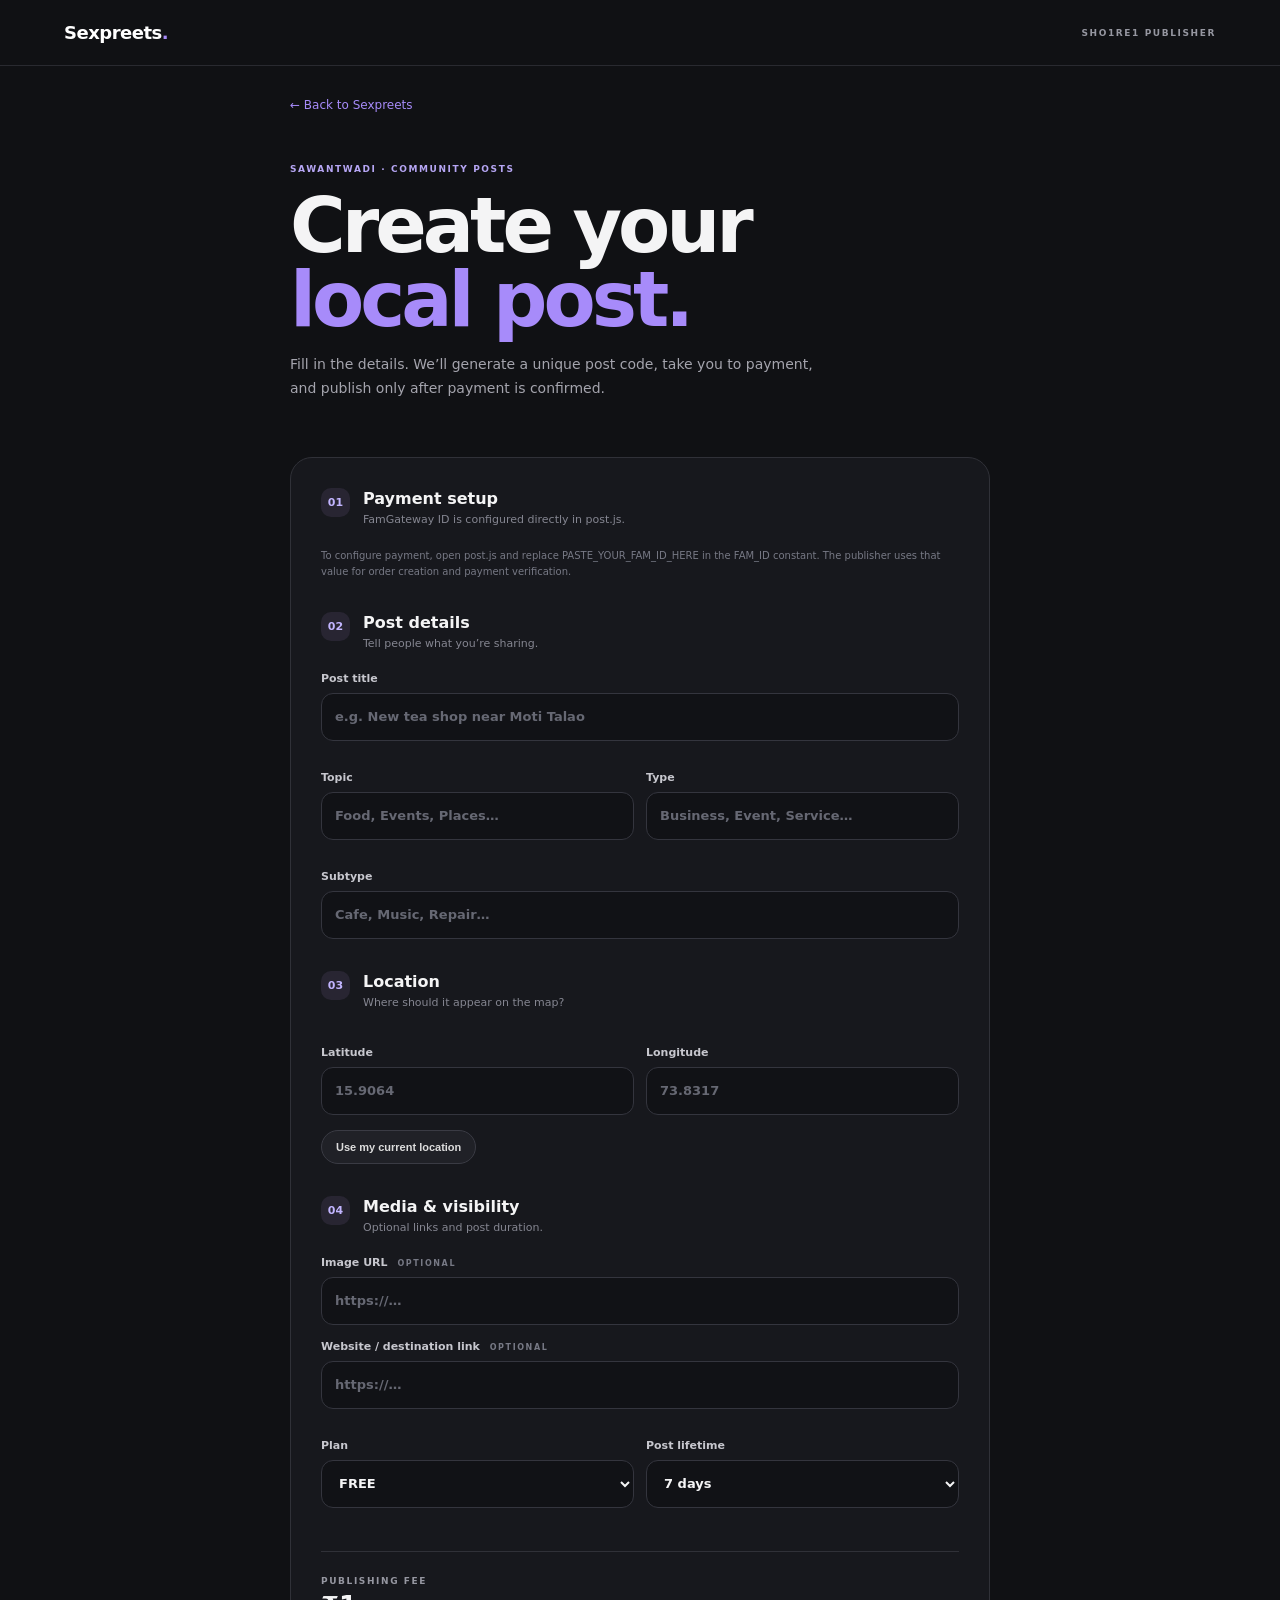
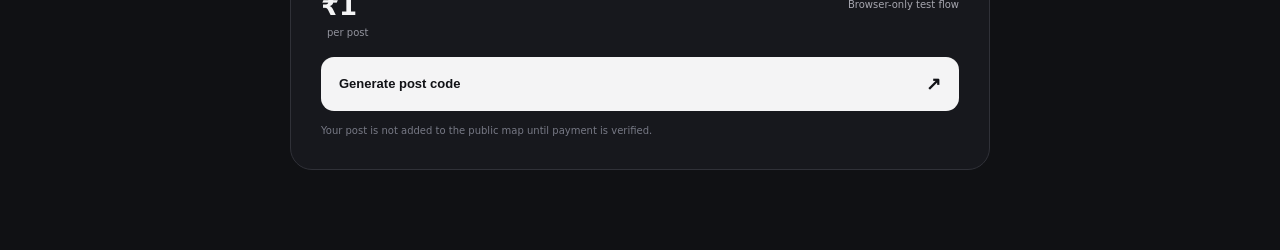
==== commit acd88423: "Show code-based FamGateway ID setup instructions" ====
--- a/post.html
+++ b/post.html
@@ -17,9 +17,8 @@
       <p class="sub">Fill in the details. We’ll generate a unique post code, take you to payment, and publish only after payment is confirmed.</p>
     </section>
     <form id="post-form" class="form-card">
-      <div class="section-title"><span>01</span><div><h2>Payment key</h2><p>Enter it for this visit only. It will not be saved.</p></div></div>
-      <label>FamGateway API key<input id="famgateway-key" type="password" autocomplete="off" autocapitalize="none" spellcheck="false" placeholder="Paste your FamGateway API key" required></label>
-      <p class="fine-print">The key stays only in this page's memory and is sent to Cloudflare over HTTPS. It is not written to localStorage, sessionStorage, or GitHub. If you refresh, enter it again.</p>
+      <div class="section-title"><span>01</span><div><h2>Payment setup</h2><p>FamGateway ID is configured directly in post.js.</p></div></div>
+      <p class="fine-print">To configure payment, open post.js and replace PASTE_YOUR_FAM_ID_HERE in the FAM_ID constant. The publisher uses that value for order creation and payment verification.</p>
       <div class="section-title second"><span>02</span><div><h2>Post details</h2><p>Tell people what you’re sharing.</p></div></div>
       <label>Post title<input name="title" maxlength="100" placeholder="e.g. New tea shop near Moti Talao" required></label>
       <div class="two-col">
@@ -41,7 +40,6 @@
         <label>Post lifetime<select name="plan2"><option value="7D">7 days</option><option value="14D">14 days</option><option value="30D">30 days</option></select></label>
       </div>
       <div class="price-row"><div><span class="price-label">PUBLISHING FEE</span><strong>₹1</strong><small>per post</small></div><span class="secure-note">Browser-only test flow</span></div>
-      <p class="fine-print">Your FamGateway key is used only for this page visit and is never saved by the page.</p>
       <button class="submit-button" id="submit-button" type="submit">Generate post code <span>↗</span></button>
       <p class="fine-print">Your post is not added to the public map until payment is verified.</p>
     </form>
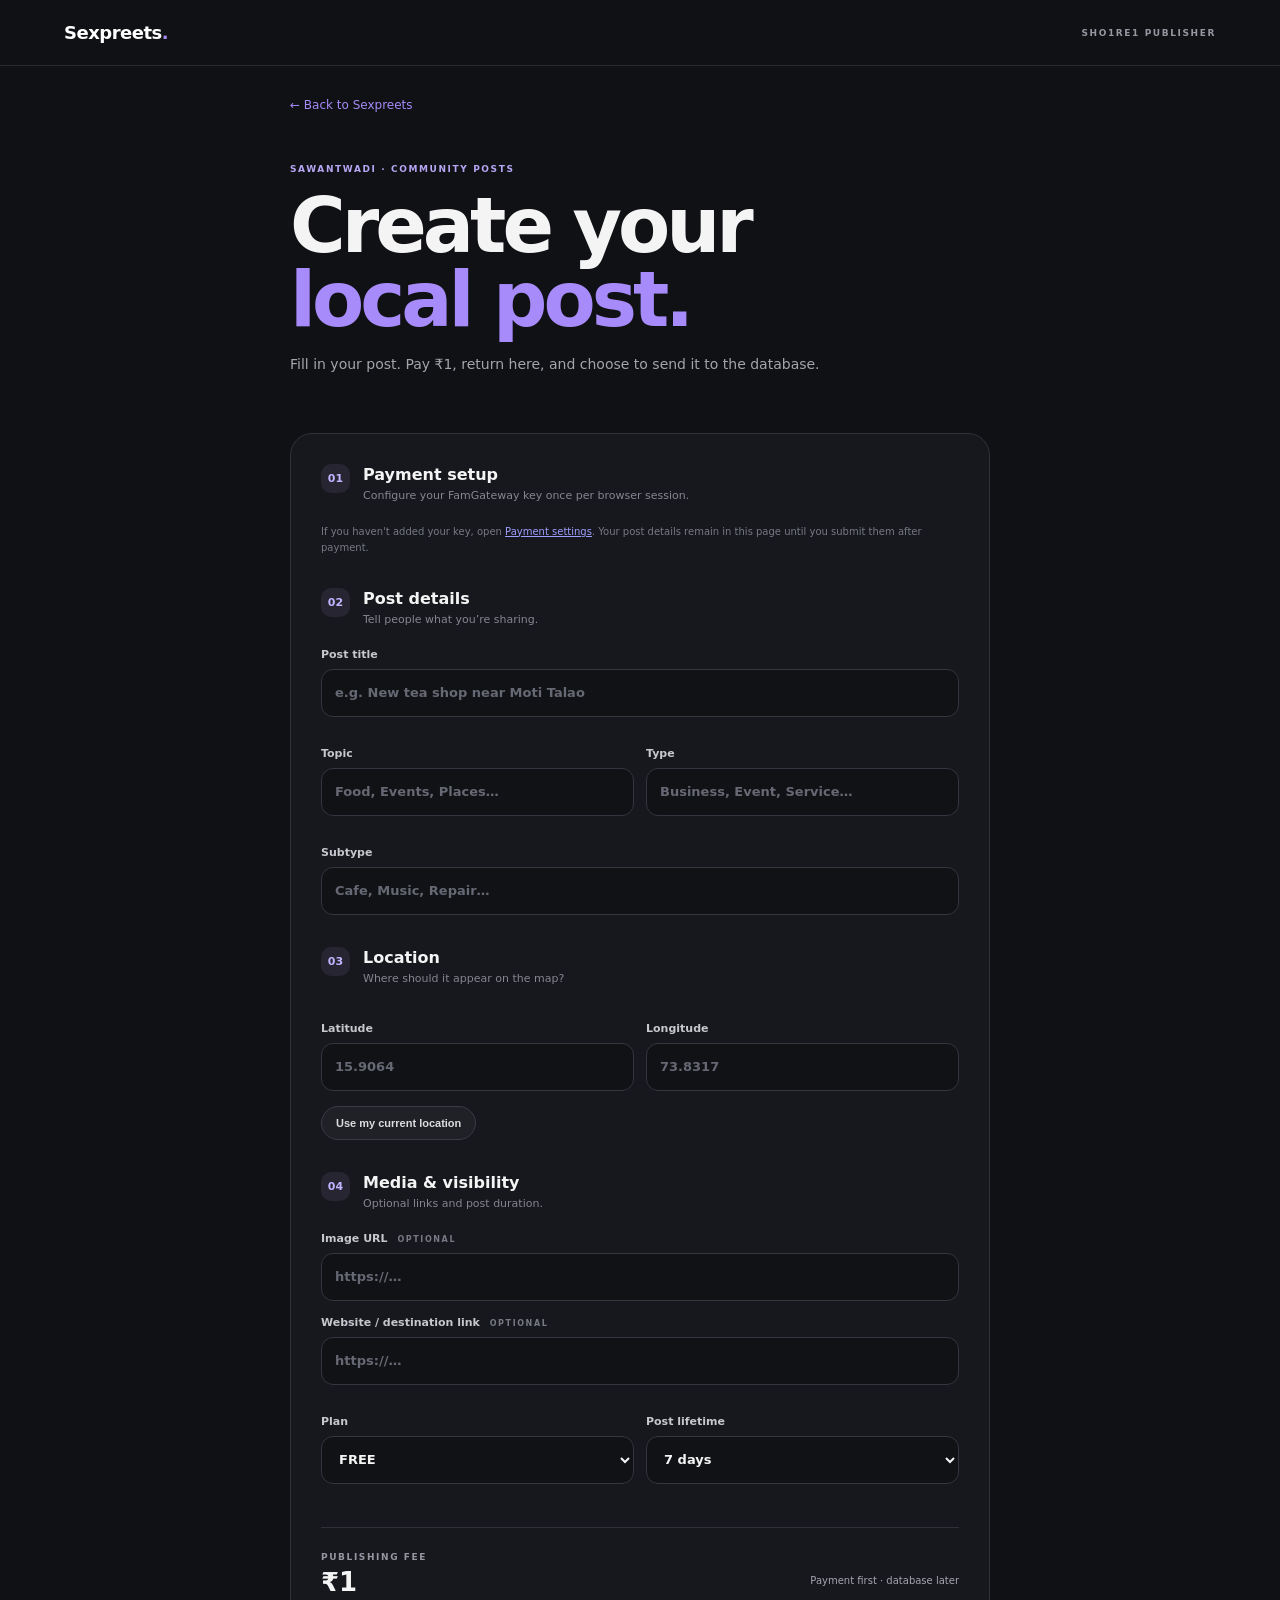
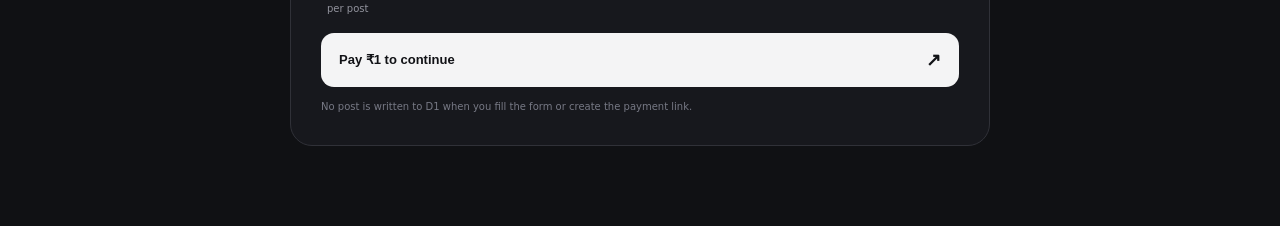
==== commit fe03d678: "Save posts only after browser payment confirmation" ====
--- a/post.html
+++ b/post.html
@@ -1,58 +1,29 @@
 <!doctype html>
-<html lang="en">
-<head>
-  <meta charset="utf-8">
-  <meta name="viewport" content="width=device-width, initial-scale=1, viewport-fit=cover">
-  <meta name="theme-color" content="#101114">
-  <title>Create a Sho1re1 post · Sexpreets</title>
-  <link rel="stylesheet" href="post.css">
-</head>
-<body>
-  <header class="topbar"><a class="brand" href="./">Sexpreets<span>.</span></a><span class="top-note">SHO1RE1 PUBLISHER</span></header>
-  <main class="shell">
-    <a class="back" href="./">← Back to Sexpreets</a>
-    <section class="hero">
-      <p class="eyebrow">SAWANTWADI · COMMUNITY POSTS</p>
-      <h1>Create your<br><span>local post.</span></h1>
-      <p class="sub">Fill in the details. We’ll generate a unique post code, take you to payment, and publish only after payment is confirmed.</p>
-    </section>
-    <form id="post-form" class="form-card">
-      <div class="section-title"><span>01</span><div><h2>Payment setup</h2><p>FamGateway ID is configured directly in post.js.</p></div></div>
-      <p class="fine-print">To configure payment, open post.js and replace PASTE_YOUR_FAM_ID_HERE in the FAM_ID constant. The publisher uses that value for order creation and payment verification.</p>
-      <div class="section-title second"><span>02</span><div><h2>Post details</h2><p>Tell people what you’re sharing.</p></div></div>
-      <label>Post title<input name="title" maxlength="100" placeholder="e.g. New tea shop near Moti Talao" required></label>
-      <div class="two-col">
-        <label>Topic<input name="topic" maxlength="60" placeholder="Food, Events, Places…" required></label>
-        <label>Type<input name="type" maxlength="60" placeholder="Business, Event, Service…" required></label>
-      </div>
-      <label>Subtype<input name="subtype" maxlength="60" placeholder="Cafe, Music, Repair…" required></label>
-      <div class="section-title second"><span>03</span><div><h2>Location</h2><p>Where should it appear on the map?</p></div></div>
-      <div class="two-col coordinates">
-        <label>Latitude<input name="lat" type="number" step="any" inputmode="decimal" placeholder="15.9064" required></label>
-        <label>Longitude<input name="lng" type="number" step="any" inputmode="decimal" placeholder="73.8317" required></label>
-      </div>
-      <button type="button" id="locate" class="quiet-button">Use my current location</button>
-      <div class="section-title second"><span>04</span><div><h2>Media & visibility</h2><p>Optional links and post duration.</p></div></div>
-      <label>Image URL <span class="optional">OPTIONAL</span><input name="image" type="url" placeholder="https://…"></label>
-      <label>Website / destination link <span class="optional">OPTIONAL</span><input name="link" type="url" placeholder="https://…"></label>
-      <div class="two-col">
-        <label>Plan<select name="plan"><option value="FREE">FREE</option><option value="PRO">PRO</option><option value="PREMIUM">PREMIUM</option></select></label>
-        <label>Post lifetime<select name="plan2"><option value="7D">7 days</option><option value="14D">14 days</option><option value="30D">30 days</option></select></label>
-      </div>
-      <div class="price-row"><div><span class="price-label">PUBLISHING FEE</span><strong>₹1</strong><small>per post</small></div><span class="secure-note">Browser-only test flow</span></div>
-      <button class="submit-button" id="submit-button" type="submit">Generate post code <span>↗</span></button>
-      <p class="fine-print">Your post is not added to the public map until payment is verified.</p>
-    </form>
-    <section id="payment-panel" class="payment-panel" hidden aria-live="polite">
-      <div class="section-title"><span>05</span><div><h2>Post code generated</h2><p>Keep this code for your reference.</p></div></div>
-      <div class="code-box"><span id="post-code">SHO-XXXXXXXXXX</span><button id="copy-code" type="button">Copy</button></div>
-      <p id="payment-message" class="payment-message">Your post is waiting for payment.</p>
-      <img id="qr-image" class="qr-image" alt="Payment QR code" hidden>
-      <a id="checkout-button" class="submit-button checkout-button" href="#" target="_blank" rel="noopener" hidden>Open secure payment <span>↗</span></a>
-      <button id="test-pay-button" class="submit-button test-button" type="button" hidden>Simulate ₹1 test payment</button>
-      <p id="publish-status" class="fine-print"></p>
-    </section>
-  </main>
-  <script src="post.js" defer></script>
-</body>
-</html>+<html lang="en"><head><meta charset="utf-8"><meta name="viewport" content="width=device-width, initial-scale=1, viewport-fit=cover"><meta name="theme-color" content="#101114"><title>Create a Sho1re1 post · Sexpreets</title><link rel="stylesheet" href="post.css"></head>
+<body><header class="topbar"><a class="brand" href="./">Sexpreets<span>.</span></a><span class="top-note">SHO1RE1 PUBLISHER</span></header>
+<main class="shell"><a class="back" href="./">← Back to Sexpreets</a>
+<section class="hero"><p class="eyebrow">SAWANTWADI · COMMUNITY POSTS</p><h1>Create your<br><span>local post.</span></h1><p class="sub">Fill in your post. Pay ₹1, return here, and choose to send it to the database.</p></section>
+<form id="post-form" class="form-card">
+<div class="section-title"><span>01</span><div><h2>Payment setup</h2><p>Configure your FamGateway key once per browser session.</p></div></div>
+<p class="fine-print">If you haven't added your key, open <a href="settings.html">Payment settings</a>. Your post details remain in this page until you submit them after payment.</p>
+<div class="section-title second"><span>02</span><div><h2>Post details</h2><p>Tell people what you’re sharing.</p></div></div>
+<label>Post title<input name="title" maxlength="100" placeholder="e.g. New tea shop near Moti Talao" required></label>
+<div class="two-col"><label>Topic<input name="topic" maxlength="60" placeholder="Food, Events, Places…" required></label><label>Type<input name="type" maxlength="60" placeholder="Business, Event, Service…" required></label></div>
+<label>Subtype<input name="subtype" maxlength="60" placeholder="Cafe, Music, Repair…" required></label>
+<div class="section-title second"><span>03</span><div><h2>Location</h2><p>Where should it appear on the map?</p></div></div>
+<div class="two-col coordinates"><label>Latitude<input name="lat" type="number" step="any" inputmode="decimal" placeholder="15.9064" required></label><label>Longitude<input name="lng" type="number" step="any" inputmode="decimal" placeholder="73.8317" required></label></div>
+<button type="button" id="locate" class="quiet-button">Use my current location</button>
+<div class="section-title second"><span>04</span><div><h2>Media & visibility</h2><p>Optional links and post duration.</p></div></div>
+<label>Image URL <span class="optional">OPTIONAL</span><input name="image" type="url" placeholder="https://…"></label><label>Website / destination link <span class="optional">OPTIONAL</span><input name="link" type="url" placeholder="https://…"></label>
+<div class="two-col"><label>Plan<select name="plan"><option value="FREE">FREE</option><option value="PRO">PRO</option><option value="PREMIUM">PREMIUM</option></select></label><label>Post lifetime<select name="plan2"><option value="7D">7 days</option><option value="14D">14 days</option><option value="30D">30 days</option></select></label></div>
+<div class="price-row"><div><span class="price-label">PUBLISHING FEE</span><strong>₹1</strong><small>per post</small></div><span class="secure-note">Payment first · database later</span></div>
+<button class="submit-button" id="submit-button" type="submit">Pay ₹1 to continue <span>↗</span></button>
+<p class="fine-print">No post is written to D1 when you fill the form or create the payment link.</p></form>
+<section id="payment-panel" class="payment-panel" hidden aria-live="polite">
+<div class="section-title"><span>05</span><div><h2>Payment & publishing</h2><p>Return from UPI after completing payment.</p></div></div>
+<div class="code-box"><span id="post-code">SHO-XXXXXXXXXX</span><button id="copy-code" type="button">Copy</button></div>
+<p id="payment-message" class="payment-message">Complete payment in your UPI app.</p>
+<a id="checkout-button" class="submit-button checkout-button" href="#" hidden>Open UPI payment <span>↗</span></a>
+<button id="publish-button" class="submit-button test-button" type="button" hidden>I've paid — publish my post</button>
+<p id="publish-status" class="fine-print"></p><p class="fine-print">This flow does not verify UPI payment automatically. The publish button is your confirmation.</p>
+</section></main><script src="post.js" defer></script></body></html>
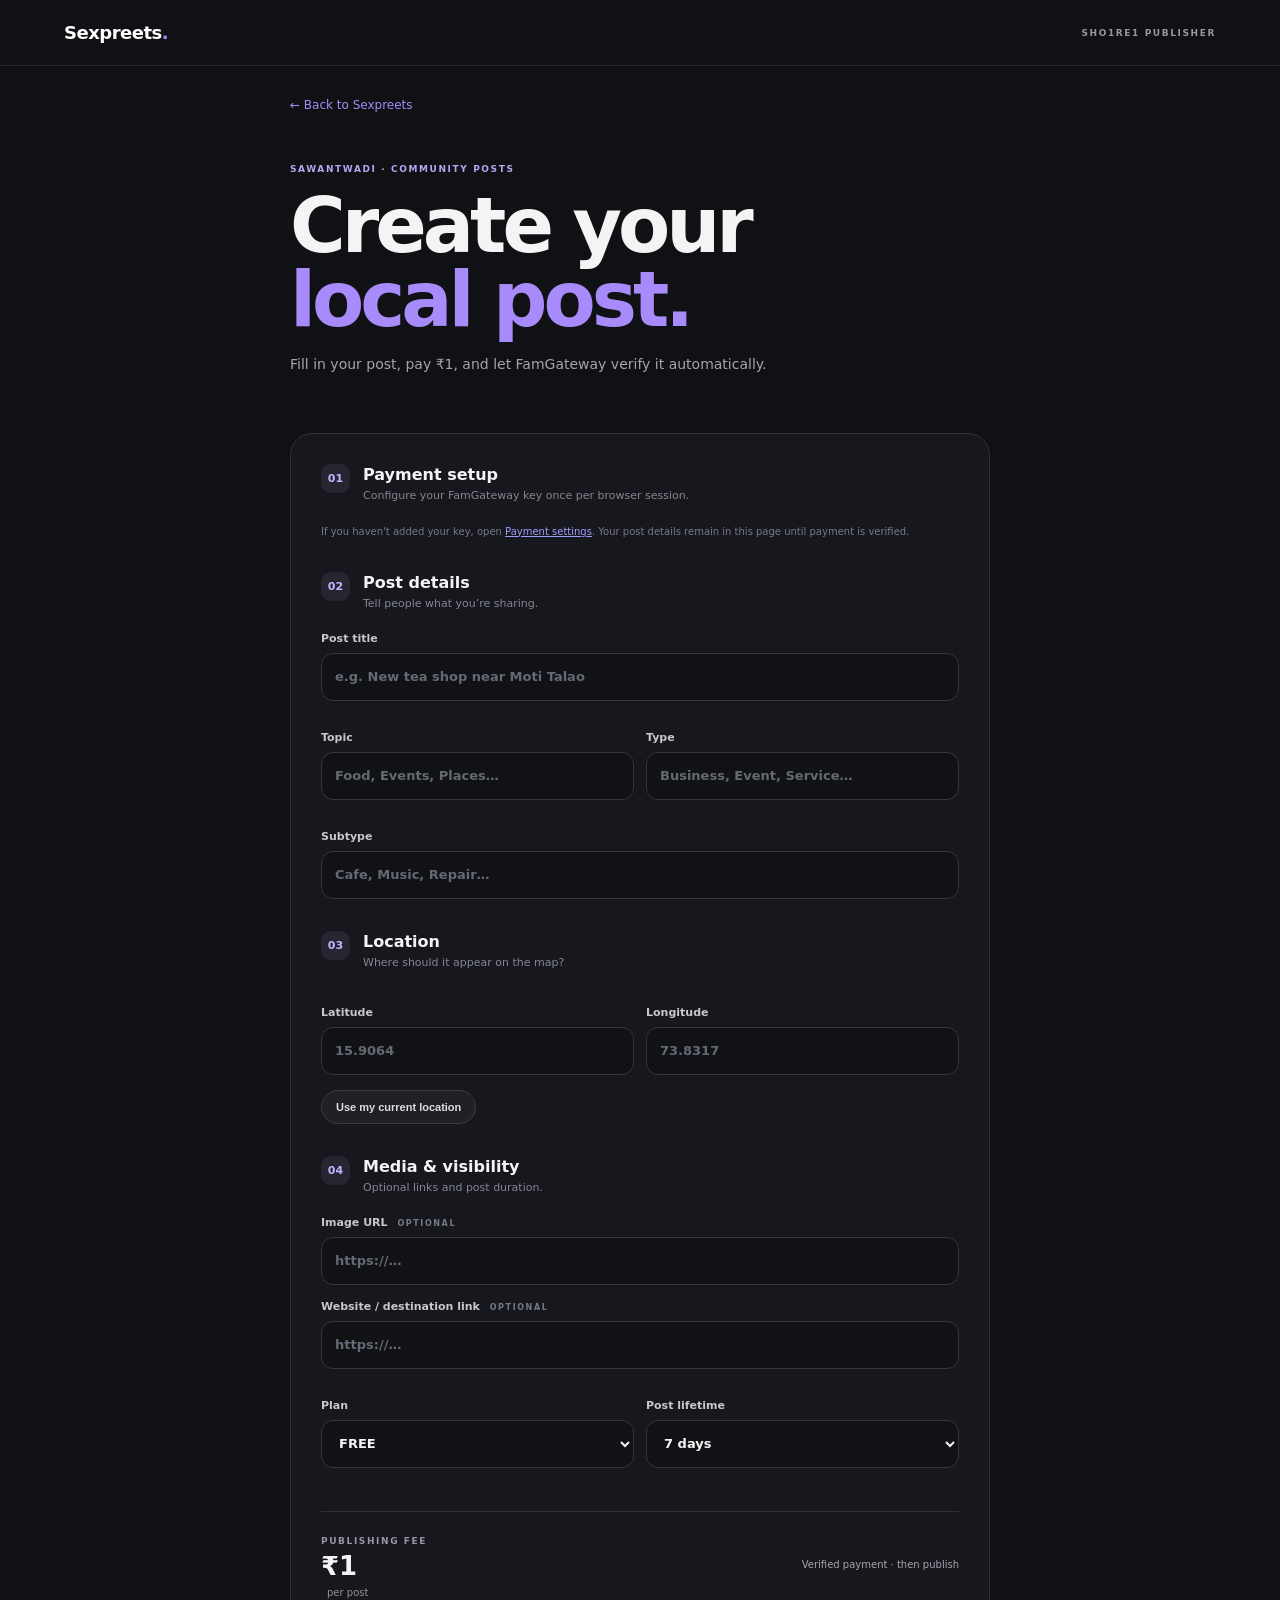
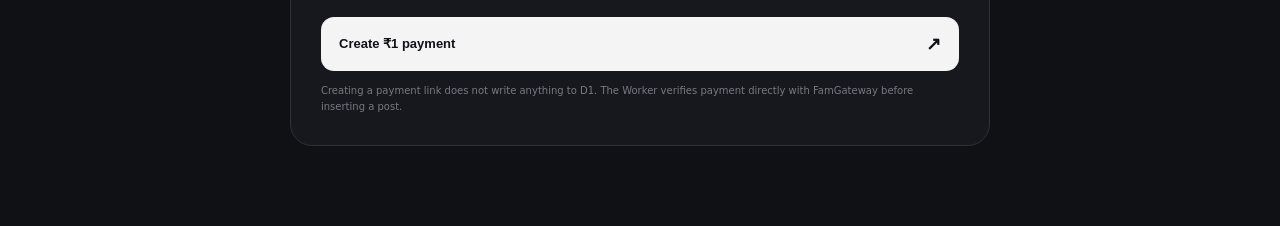
==== commit 9f3a13b1: "Replace manual publish with automatic payment verification" ====
--- a/post.html
+++ b/post.html
@@ -2,10 +2,10 @@
 <html lang="en"><head><meta charset="utf-8"><meta name="viewport" content="width=device-width, initial-scale=1, viewport-fit=cover"><meta name="theme-color" content="#101114"><title>Create a Sho1re1 post · Sexpreets</title><link rel="stylesheet" href="post.css"></head>
 <body><header class="topbar"><a class="brand" href="./">Sexpreets<span>.</span></a><span class="top-note">SHO1RE1 PUBLISHER</span></header>
 <main class="shell"><a class="back" href="./">← Back to Sexpreets</a>
-<section class="hero"><p class="eyebrow">SAWANTWADI · COMMUNITY POSTS</p><h1>Create your<br><span>local post.</span></h1><p class="sub">Fill in your post. Pay ₹1, return here, and choose to send it to the database.</p></section>
+<section class="hero"><p class="eyebrow">SAWANTWADI · COMMUNITY POSTS</p><h1>Create your<br><span>local post.</span></h1><p class="sub">Fill in your post, pay ₹1, and let FamGateway verify it automatically.</p></section>
 <form id="post-form" class="form-card">
 <div class="section-title"><span>01</span><div><h2>Payment setup</h2><p>Configure your FamGateway key once per browser session.</p></div></div>
-<p class="fine-print">If you haven't added your key, open <a href="settings.html">Payment settings</a>. Your post details remain in this page until you submit them after payment.</p>
+<p class="fine-print">If you haven't added your key, open <a href="settings.html">Payment settings</a>. Your post details remain in this page until payment is verified.</p>
 <div class="section-title second"><span>02</span><div><h2>Post details</h2><p>Tell people what you’re sharing.</p></div></div>
 <label>Post title<input name="title" maxlength="100" placeholder="e.g. New tea shop near Moti Talao" required></label>
 <div class="two-col"><label>Topic<input name="topic" maxlength="60" placeholder="Food, Events, Places…" required></label><label>Type<input name="type" maxlength="60" placeholder="Business, Event, Service…" required></label></div>
@@ -16,14 +16,13 @@
 <div class="section-title second"><span>04</span><div><h2>Media & visibility</h2><p>Optional links and post duration.</p></div></div>
 <label>Image URL <span class="optional">OPTIONAL</span><input name="image" type="url" placeholder="https://…"></label><label>Website / destination link <span class="optional">OPTIONAL</span><input name="link" type="url" placeholder="https://…"></label>
 <div class="two-col"><label>Plan<select name="plan"><option value="FREE">FREE</option><option value="PRO">PRO</option><option value="PREMIUM">PREMIUM</option></select></label><label>Post lifetime<select name="plan2"><option value="7D">7 days</option><option value="14D">14 days</option><option value="30D">30 days</option></select></label></div>
-<div class="price-row"><div><span class="price-label">PUBLISHING FEE</span><strong>₹1</strong><small>per post</small></div><span class="secure-note">Payment first · database later</span></div>
-<button class="submit-button" id="submit-button" type="submit">Pay ₹1 to continue <span>↗</span></button>
-<p class="fine-print">No post is written to D1 when you fill the form or create the payment link.</p></form>
+<div class="price-row"><div><span class="price-label">PUBLISHING FEE</span><strong>₹1</strong><small>per post</small></div><span class="secure-note">Verified payment · then publish</span></div>
+<button class="submit-button" id="submit-button" type="submit">Create ₹1 payment <span>↗</span></button>
+<p class="fine-print">Creating a payment link does not write anything to D1. The Worker verifies payment directly with FamGateway before inserting a post.</p></form>
 <section id="payment-panel" class="payment-panel" hidden aria-live="polite">
-<div class="section-title"><span>05</span><div><h2>Payment & publishing</h2><p>Return from UPI after completing payment.</p></div></div>
+<div class="section-title"><span>05</span><div><h2>Payment verification</h2><p>Automatic confirmation from FamGateway.</p></div></div>
 <div class="code-box"><span id="post-code">SHO-XXXXXXXXXX</span><button id="copy-code" type="button">Copy</button></div>
-<p id="payment-message" class="payment-message">Complete payment in your UPI app.</p>
+<p id="payment-message" class="payment-message">Waiting for your UPI payment.</p>
 <a id="checkout-button" class="submit-button checkout-button" href="#" hidden>Open UPI payment <span>↗</span></a>
-<button id="publish-button" class="submit-button test-button" type="button" hidden>I've paid — publish my post</button>
-<p id="publish-status" class="fine-print"></p><p class="fine-print">This flow does not verify UPI payment automatically. The publish button is your confirmation.</p>
+<p id="publish-status" class="fine-print"></p><p class="fine-print">The Worker checks the real FamGateway order, amount and UTR. There is no manual publish override.</p>
 </section></main><script src="post.js" defer></script></body></html>
